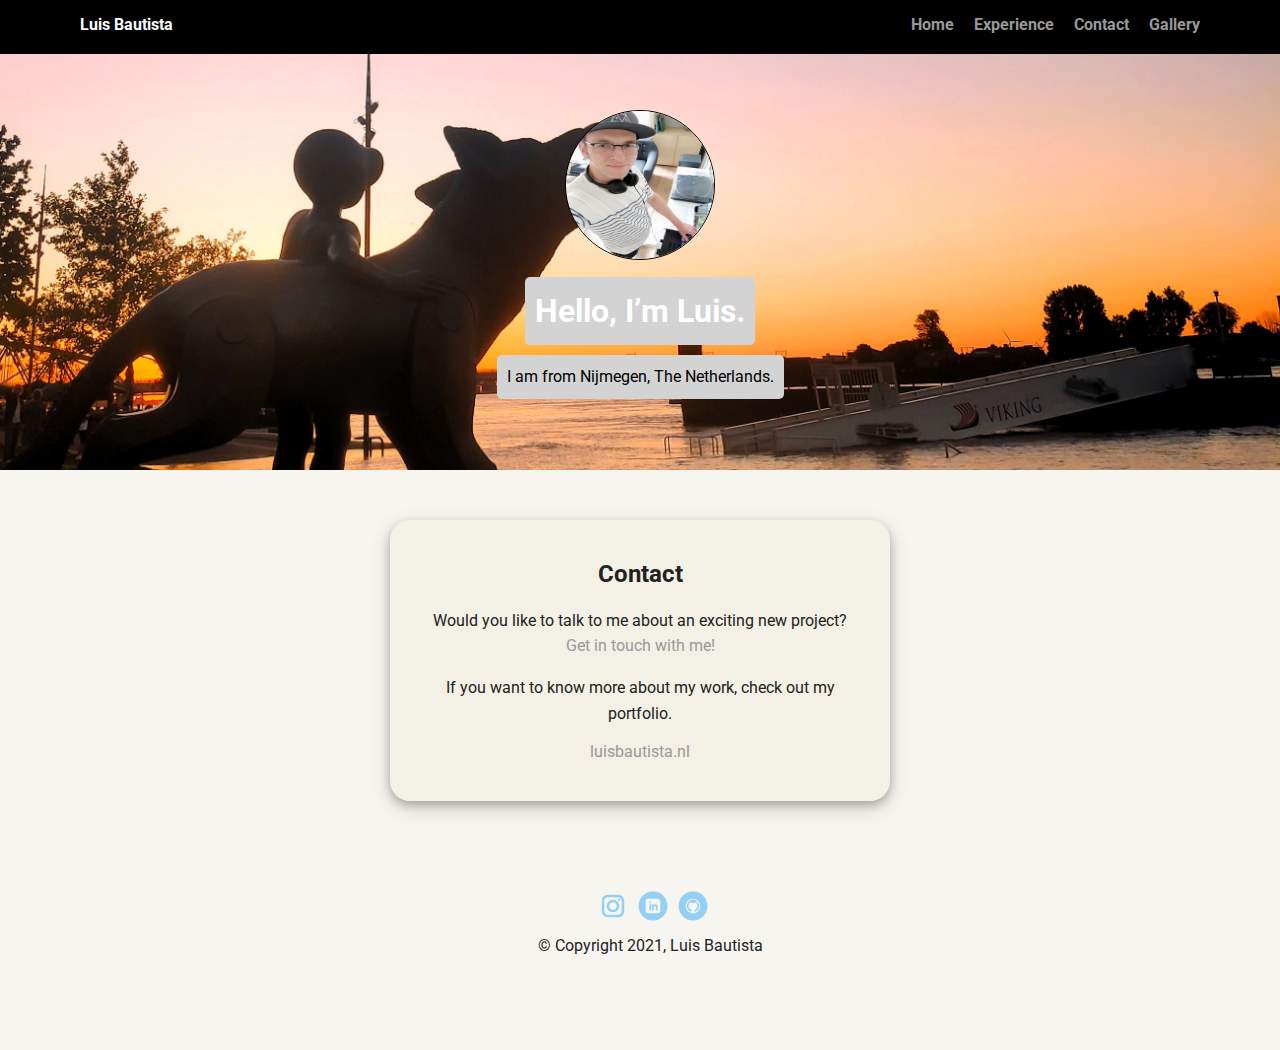
==== portfolio_update_v1/contact.html @ 82bececd "final version" ====
<!doctype html>
<html lang="en">
<head>
  <meta charset="utf-8">
  <title>Luis Bautista's Profile</title>
  <meta name="viewport" content="width=device-width, initial-scale=1.0">
  <link rel="stylesheet" href="styles.css">
  <link href="https://fonts.googleapis.com/css?family=Muli%7CRoboto:400,300,500,700,900" rel="stylesheet"></head>
  <body>

    <nav class="main-nav">
        <ul class="nav">
          <li class="name">Luis Bautista</li>
          <li><a href="index.html">Home</a></li>
          <li><a href="experience.html">Experience</a></li>
          <li><a href="contact.html">Contact</a></li>
          <li><a href="gallery.html">Gallery</a></li>
        </ul>
    </nav>

    <header>
      <img src="images/Luis.png" alt="Picture of Luis" class="profile-image">
      <h1 class="tag name">Hello, I’m Luis.</h1>
      <p class="tag location">I am from Nijmegen, The Netherlands.</p>
    </header>

    <main class="flex">
      <section class="card">
        <h2>Contact</h2>
        <p>Would you like to talk to me about an exciting new project? <a href="mailto:hello2luis@gmail.com">Get in touch with me!</a></p> 
        <p> If you want to know more about my work, check out my portfolio.</p>
        <a href="http://www.luisbautista.nl">luisbautista.nl</a>
    </section> 
    </main>

    <footer>
      <ul>
        <li><a href="https://www.instagram.com/luis_bautista_nijmegen/" class="social instagram">Instagram</a></li>
        <li><a href="https://www.linkedin.com/in/luis-bautista-a6039022/" class="social linkedin">LinkedIn</a></li>
        <li><a href="https://github.com/Oyabun2018" class="social github">Github</a></li>
      </ul>
      <p class="copyright">&copy; Copyright 2021, Luis Bautista</p>
    </footer>
  </body>
  </html>
---- portfolio_update_v1/styles.css ----
/* Global Layout Set-up */
* { 
  box-sizing: border-box;
}
  
body {
  margin: 0;
  padding: 0;
  text-align: center;
  font-family: 'Roboto', sans-serif;
  color: #222;
  background: #f7f5f0;
}
/* Link Styles */

a {
  text-decoration: none;
  color: #999;
}
a:hover {
  color: #6633ff;
}

/* Section Styles */

.main-nav {
  width: 100%;
  background: black;
  min-height: 30px;
  padding: 10px;
  position: fixed;
  text-align: center;
}
.nav {
  display: flex;
  justify-content: space-around;
  font-weight: 700;
  list-style-type: none;
  margin: 0 auto;
  padding: 0;
}

.nav .name {
    display: block;
    margin-right: auto;
    color: white;
}
.nav li {
  padding: 5px 10px 10px 10px;
}
.nav a {
  transition: all .5s;
}
.nav a:hover {
  color: white
}

header {
  text-align: center;
  background: url('images/nijmegen.jpeg') no-repeat  center ;
  background-size: cover;
  overflow: hidden;
  padding-top: 60px;
}
header {
  line-height: 1.5;
}
header .profile-image {
  margin-top: 50px;
  width: 150px;
  height: 150px;
  border-radius: 100%;
  border: 1px solid rgb(0, 0, 0);
  transition: all 1s;
}
header .profile-image:hover {
  transform: scale(1.2) rotate(15deg);
}
.tag {
  background-color: lightgrey;
  color: white;
  padding: 10px;
  border-radius: 5px;
  display: table;
  margin: 10px auto;
} 
.location {
  background-color: lightgrey;
  color: black;
}
.card {
  margin: 30px;
  padding: 20px 40px 40px;
  max-width: 500px;
  text-align: center;
  background: rgb(243, 240, 230);
  /* border-bottom: 4px solid #ccc; */
  border-radius: 20px;
  transition: all .5s;
  /* box-shadow: 10px 10px 5px  grey; */
  box-shadow: 0 4px 8px 0 rgba(0, 0, 0, 0.2), 0 6px 20px 0 rgba(0, 0, 0, 0.19);
}
/* .card:hover {
  border-color: #ff99ff;
} */

ul.skills {
  padding: 0;
  text-align: center;
}

.skills li {
  border-radius: 6px;
  display: inline-block;
  background: #ff9904;
  color: white;
  padding: 5px 10px;
  margin: 2px;
}

.skills li:nth-child(odd) {
  background: #0399ff;
}

footer {
  width: 100%;
  min-height: 30px;
  padding: 20px 0 40px 20px;
}

footer .copyright {
  top: -8px;
  font-size: .75em;
}

footer ul {
  list-style-type: none;
  margin: 0;
  padding: 0;
}

footer ul li {
  display: inline-block;
}

a.social {
  display: inline-block;
  text-indent: -9999px;
  margin-left: 5px;
  width: 30px;
  height: 30px;
  background-size: 30px 30px;
  opacity: .4;
  transition: all .5s;
}
a.instagram {
  background-image: url(images/instagram.svg);
  
}
a.linkedin {
  background-image: url(images/linkedin.svg);
}
a.github {
  background-image: url(images/github.svg);
}
a.social:hover {
  opacity: 1;
}
.clearfix {
  clear: both;
}

/* Styles for larger screens */
@media screen and (min-width: 720px) {
  
  .flex {
      display: -ms-flexbox;      /* TWEENER - IE 10 */
      display: flex; 
      max-width: 1200px;
      -ms-flex-pack: distribute;
      justify-content: space-around;
      margin: 0 auto;
  }

  header {
    min-height: 470px;
  }

  .nav {
    max-width: 1200px;
    padding: 0 30px;
  }


  main {
    padding-top: 20px;
  }

  main p {
    line-height: 1.6em;
  }

  footer {
    font-size: 1.3em;
    max-width: 1200px;
    margin: 40px auto;
  }

}
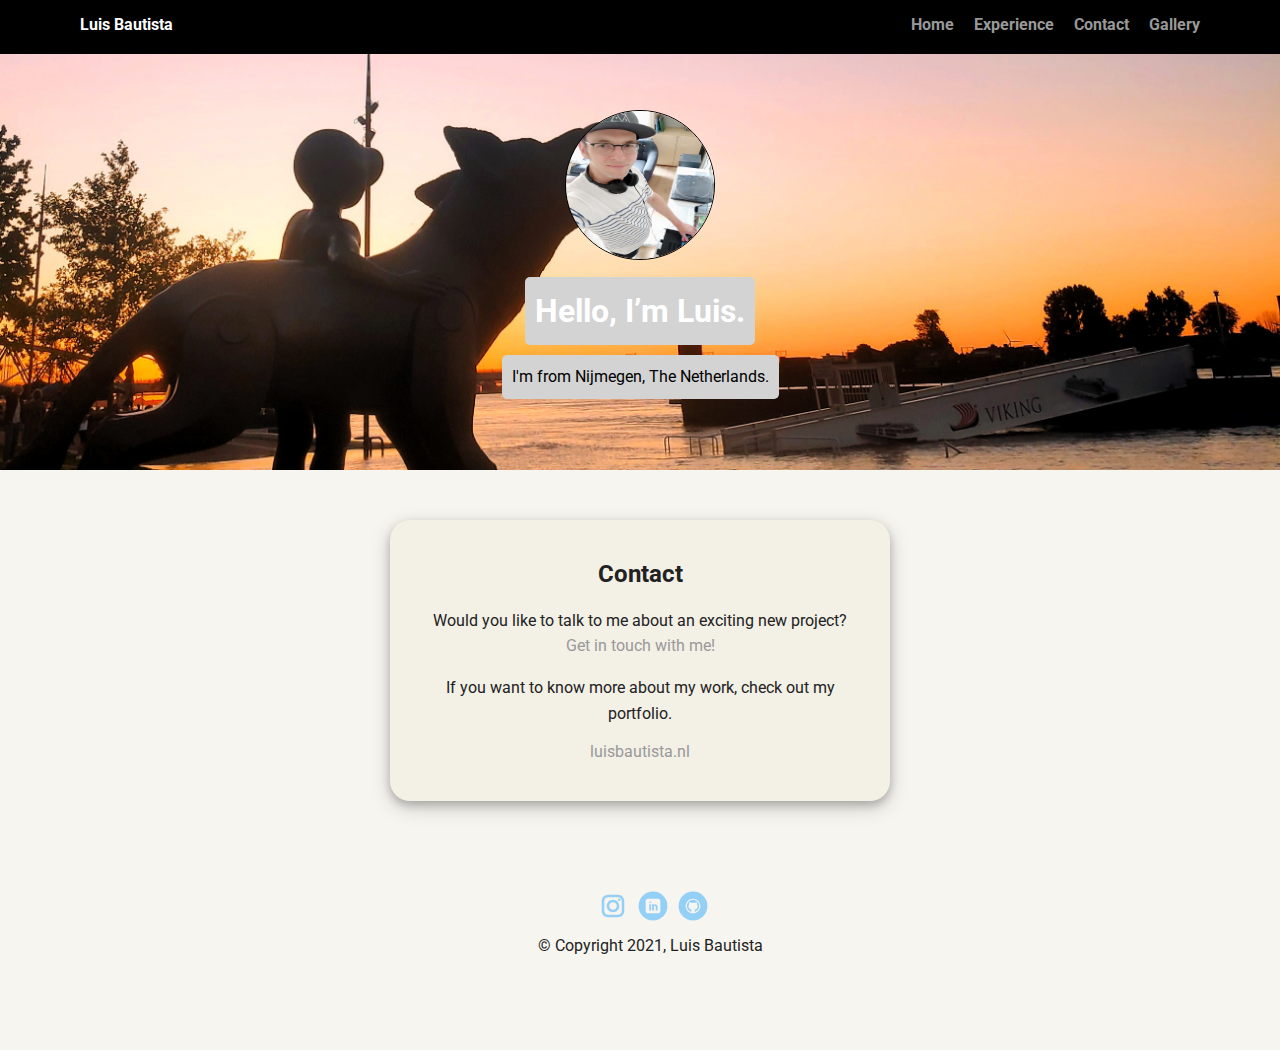
==== commit 7a01d091: "update" ====
--- a/portfolio_update_v1/contact.html
+++ b/portfolio_update_v1/contact.html
@@ -21,7 +21,7 @@
     <header>
       <img src="images/Luis.png" alt="Picture of Luis" class="profile-image">
       <h1 class="tag name">Hello, I’m Luis.</h1>
-      <p class="tag location">I am from Nijmegen, The Netherlands.</p>
+      <p class="tag location">I'm from Nijmegen, The Netherlands.</p>
     </header>
 
     <main class="flex">
--- a/portfolio_update_v1/styles.css
+++ b/portfolio_update_v1/styles.css
@@ -94,10 +94,8 @@
   max-width: 500px;
   text-align: center;
   background: rgb(243, 240, 230);
-  /* border-bottom: 4px solid #ccc; */
   border-radius: 20px;
   transition: all .5s;
-  /* box-shadow: 10px 10px 5px  grey; */
   box-shadow: 0 4px 8px 0 rgba(0, 0, 0, 0.2), 0 6px 20px 0 rgba(0, 0, 0, 0.19);
 }
 /* .card:hover {
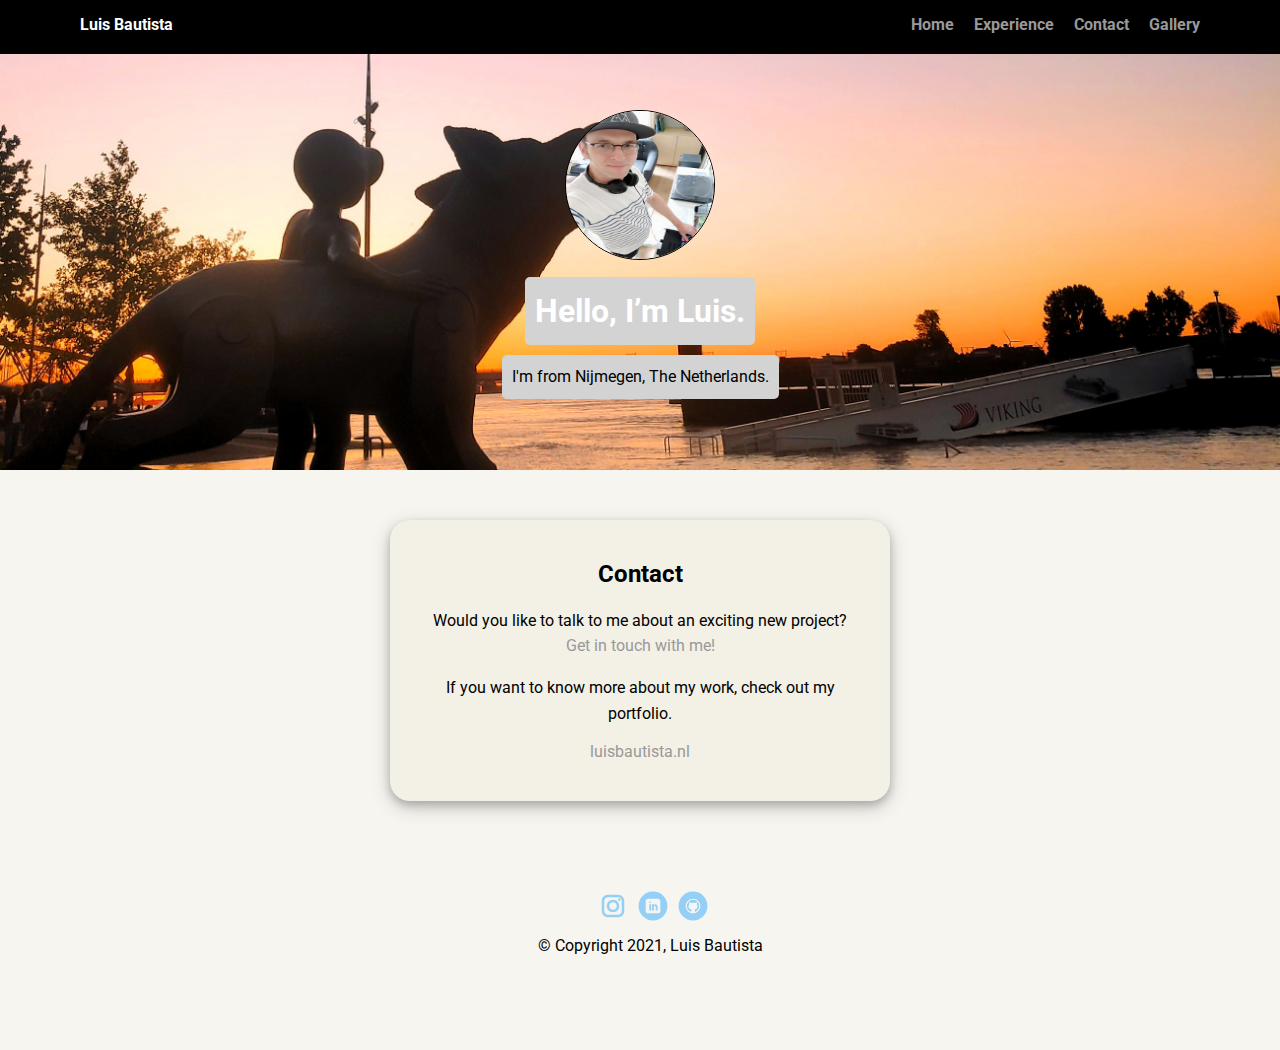
==== commit 78270112: "final update" ====
--- a/portfolio_update_v1/contact.html
+++ b/portfolio_update_v1/contact.html
@@ -29,15 +29,16 @@
         <h2>Contact</h2>
         <p>Would you like to talk to me about an exciting new project? <a href="mailto:hello2luis@gmail.com">Get in touch with me!</a></p> 
         <p> If you want to know more about my work, check out my portfolio.</p>
-        <a href="http://www.luisbautista.nl">luisbautista.nl</a>
+        <a href="http://www.luisbautista.nl" target="_blank">luisbautista.nl</a>
+        
     </section> 
     </main>
 
     <footer>
       <ul>
-        <li><a href="https://www.instagram.com/luis_bautista_nijmegen/" class="social instagram">Instagram</a></li>
-        <li><a href="https://www.linkedin.com/in/luis-bautista-a6039022/" class="social linkedin">LinkedIn</a></li>
-        <li><a href="https://github.com/Oyabun2018" class="social github">Github</a></li>
+        <li><a href="https://www.instagram.com/luis_bautista_nijmegen/" target="_blank" class="social instagram">Instagram</a></li>
+        <li><a href="https://www.linkedin.com/in/luis-bautista-a6039022/" target="_blank" class="social linkedin">LinkedIn</a></li>
+        <li><a href="https://github.com/Oyabun2018" target="_blank" class="social github">Github</a></li>
       </ul>
       <p class="copyright">&copy; Copyright 2021, Luis Bautista</p>
     </footer>
--- a/portfolio_update_v1/styles.css
+++ b/portfolio_update_v1/styles.css
@@ -8,7 +8,7 @@
   padding: 0;
   text-align: center;
   font-family: 'Roboto', sans-serif;
-  color: #222;
+  /* color: #222; */
   background: #f7f5f0;
 }
 /* Link Styles */
